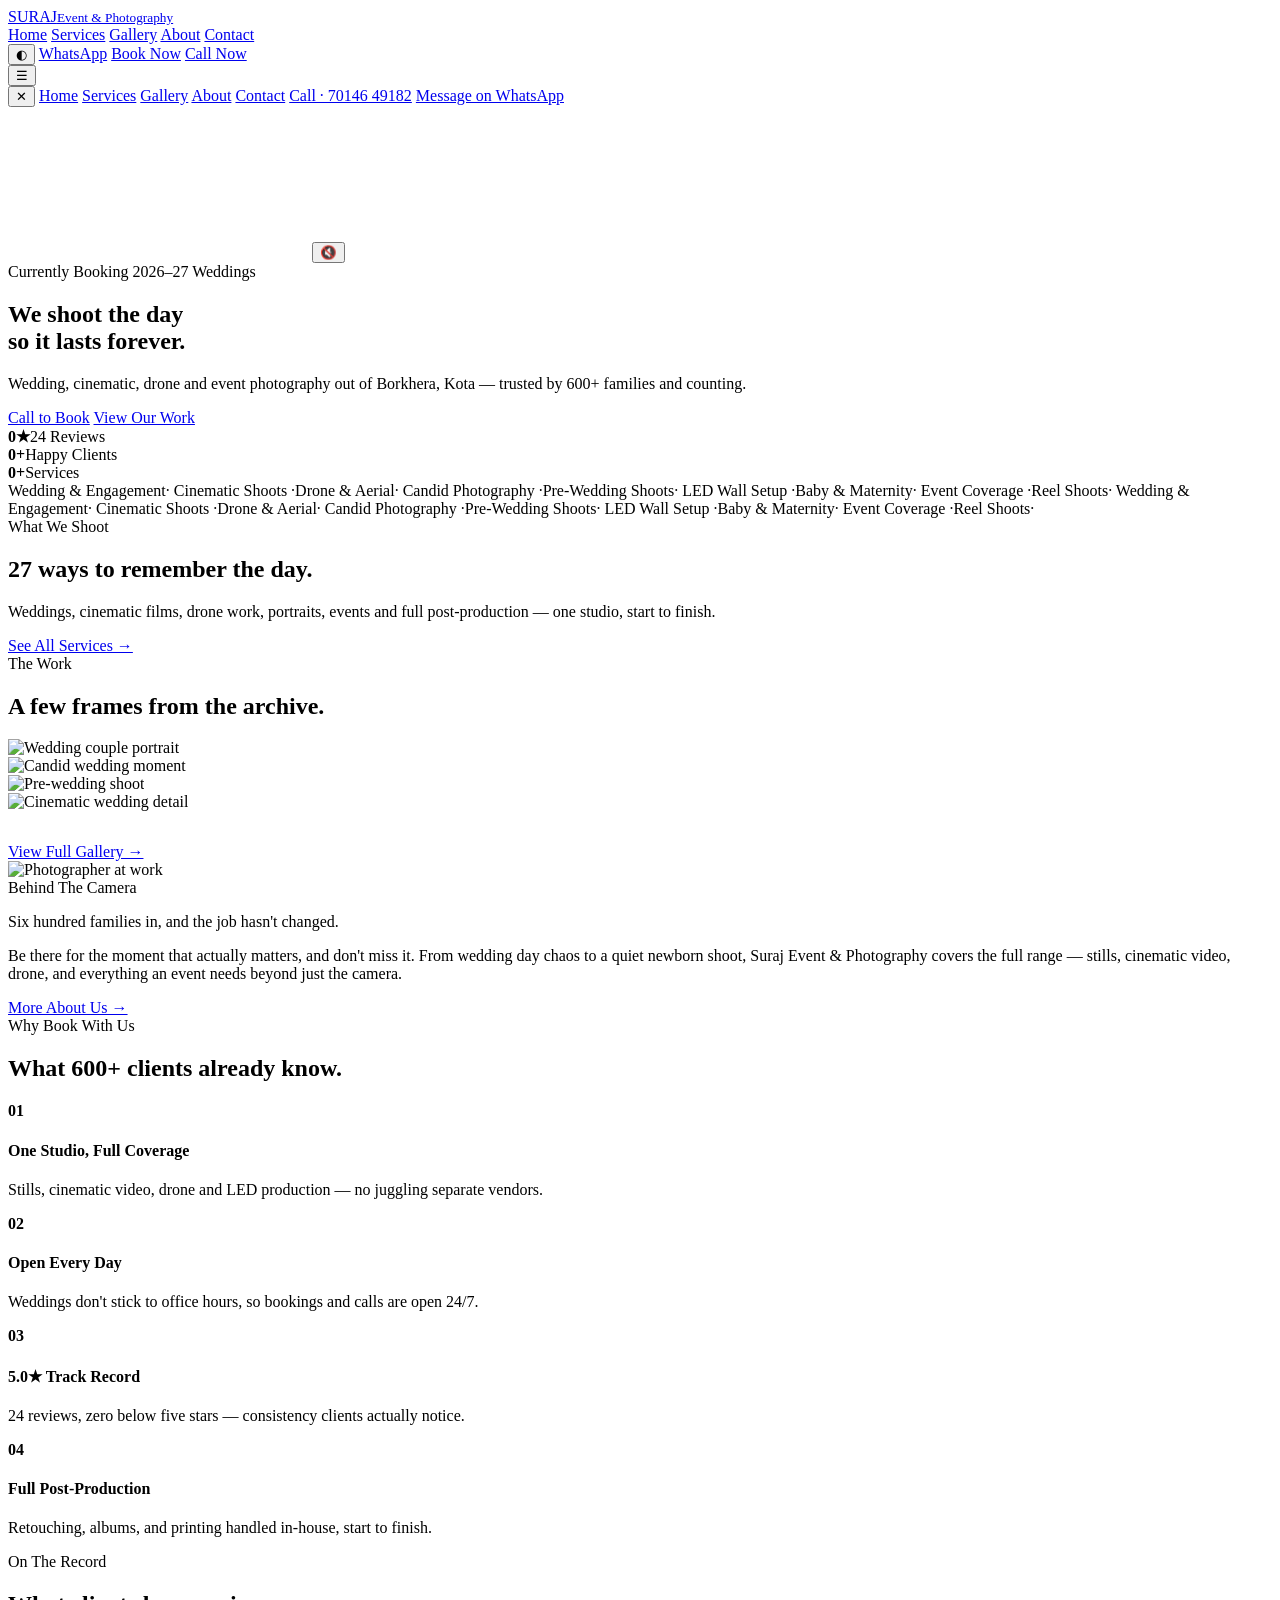
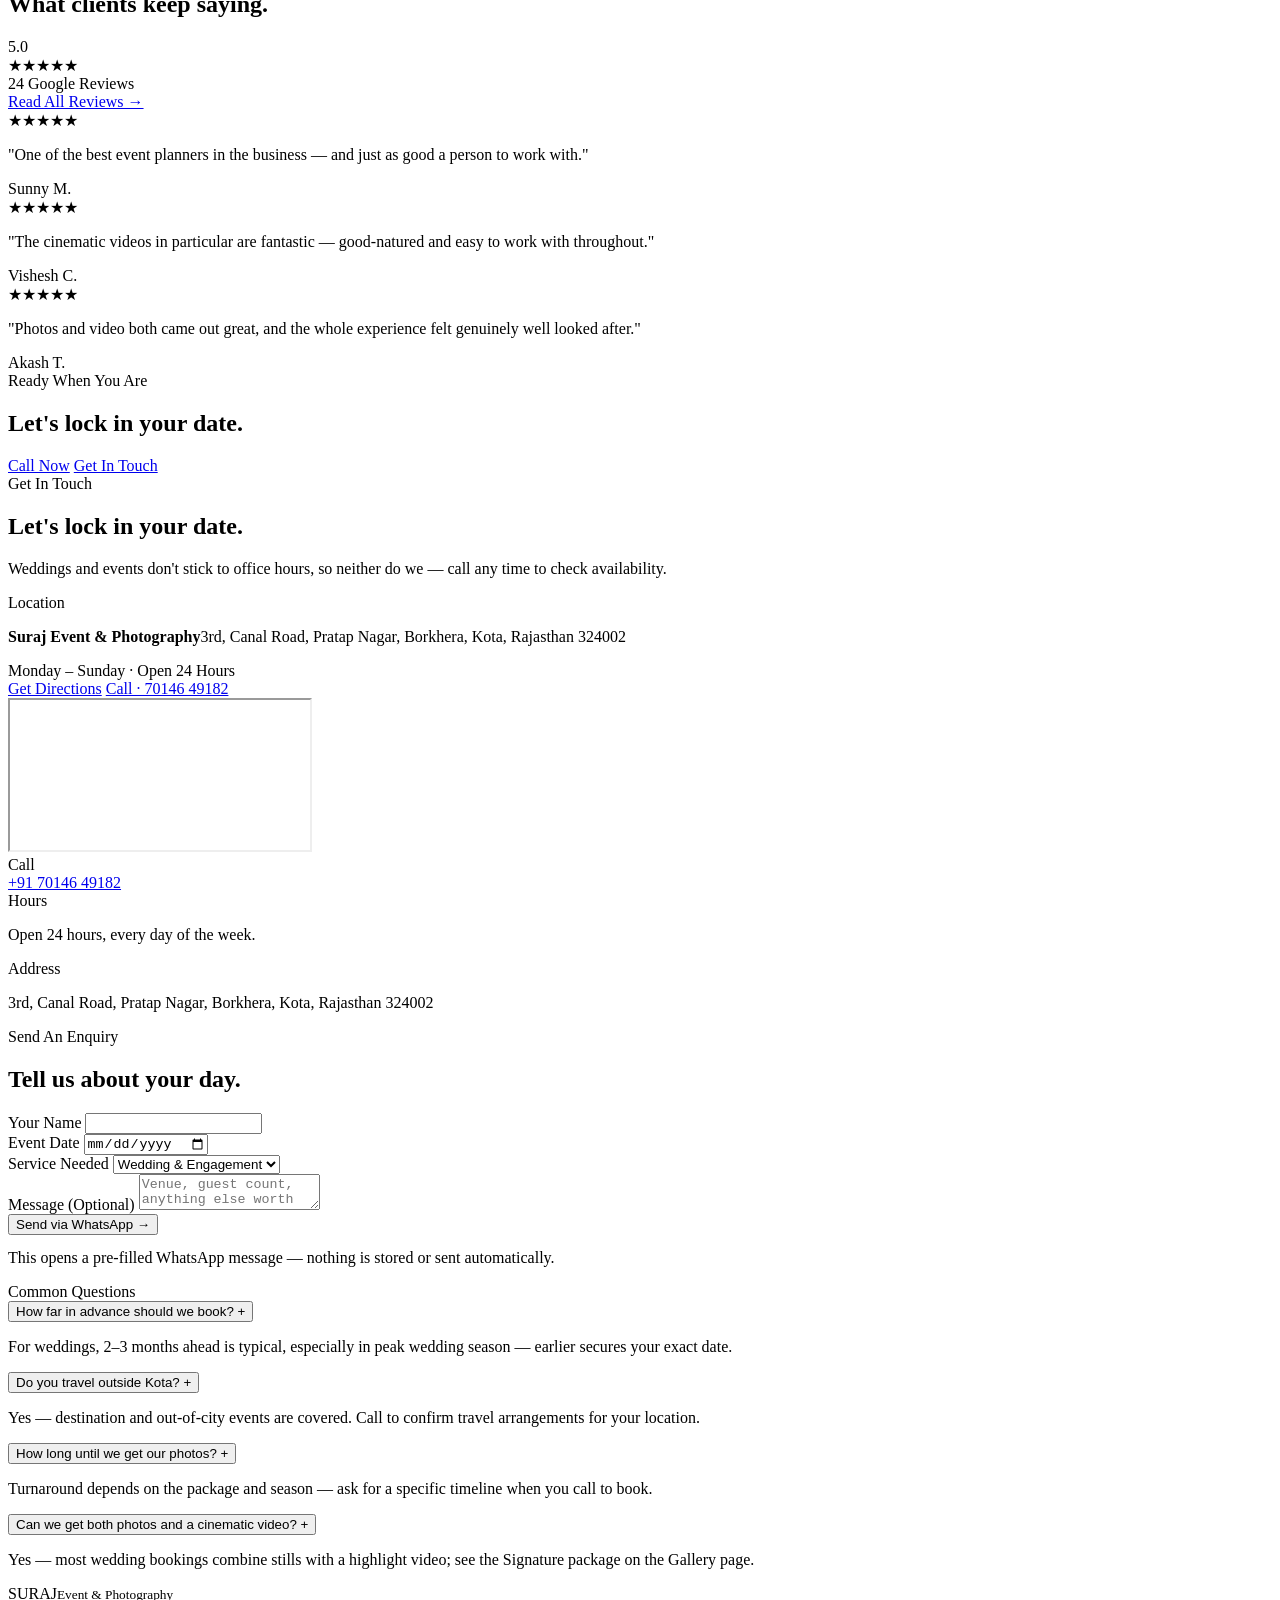
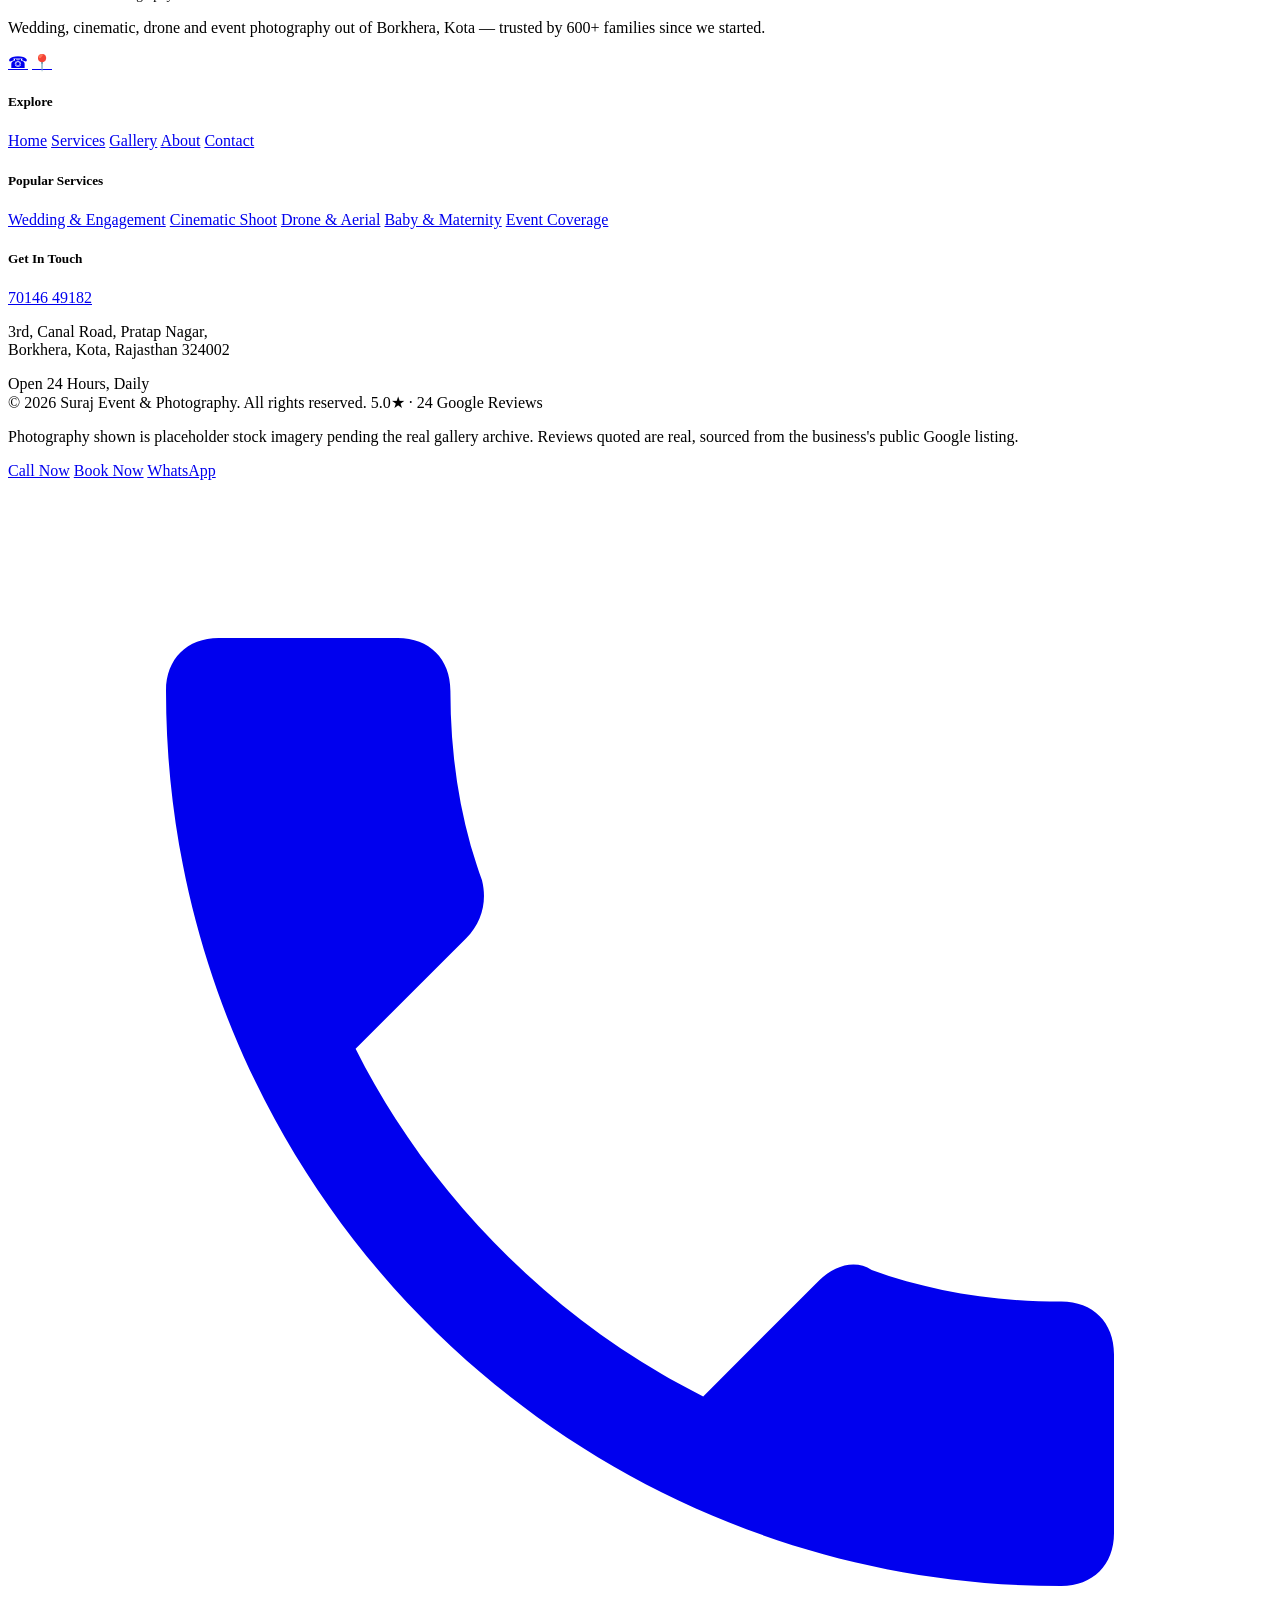
==== index.html @ 8817130a "Add files via upload" ====
<!DOCTYPE html>
<html lang="en">
<head>
<meta charset="UTF-8">
<script>try{if(localStorage.getItem('theme')!=='dark'){document.documentElement.classList.add('light');}}catch(e){}</script>
<meta name="viewport" content="width=device-width, initial-scale=1.0">
<title>Suraj Event &amp; Photography &#8212; Wedding &amp; Cinematic Studio, Kota</title>
<meta name="description" content="Suraj Event & Photography &#8212; wedding, cinematic, drone and event photography in Borkhera, Kota. 5.0&#9733; across 24 reviews, 600+ clients served. Currently booking.">
<meta name="theme-color" content="#F5F2EC">
<link rel="icon" type="image/svg+xml" href="assets/favicon.svg">
<meta property="og:type" content="website">
<meta property="og:title" content="Suraj Event & Photography &#8212; Wedding & Cinematic Studio, Kota">
<meta property="og:description" content="Suraj Event & Photography &#8212; wedding, cinematic, drone and event photography in Borkhera, Kota. 5.0&#9733; across 24 reviews, 600+ clients served.">
<meta property="og:image" content="https://images.unsplash.com/photo-1519225421980-715cb0215aed?q=80&w=1200&auto=format&fit=crop">
<meta property="og:url" content="https://surajeventphotography.com/index.html">
<meta name="twitter:card" content="summary_large_image">
<meta name="twitter:title" content="Suraj Event & Photography &#8212; Wedding & Cinematic Studio, Kota">
<meta name="twitter:description" content="Suraj Event & Photography &#8212; wedding, cinematic, drone and event photography in Borkhera, Kota. 5.0&#9733; across 24 reviews, 600+ clients served.">
<meta name="twitter:image" content="https://images.unsplash.com/photo-1519225421980-715cb0215aed?q=80&w=1200&auto=format&fit=crop">
<script type="application/ld+json">
{
  "@context": "https://schema.org",
  "@type": "LocalBusiness",
  "name": "Suraj Event & Photography",
  "image": "https://images.unsplash.com/photo-1519225421980-715cb0215aed?q=80&w=1200&auto=format&fit=crop",
  "telephone": "+91-70146-49182",
  "address": {
    "@type": "PostalAddress",
    "streetAddress": "3rd, Canal Road, Pratap Nagar, Borkhera",
    "addressLocality": "Kota",
    "addressRegion": "Rajasthan",
    "postalCode": "324002",
    "addressCountry": "IN"
  },
  "aggregateRating": {
    "@type": "AggregateRating",
    "ratingValue": "5.0",
    "reviewCount": "24"
  },
  "openingHours": "Mo-Su 00:00-23:59",
  "priceRange": "&#8377;&#8377;"
}
</script>

<link rel="preconnect" href="https://fonts.googleapis.com">
<link rel="preconnect" href="https://fonts.gstatic.com" crossorigin>
<link href="https://fonts.googleapis.com/css2?family=Bebas+Neue&family=Inter:wght@400;500;600;700;800&family=JetBrains+Mono:wght@400;700&display=swap" rel="stylesheet">
<link rel="stylesheet" href="assets/styles.css">
</head>
<body>
<div class="scroll-progress" id="scrollProgress"></div>

<header class="header-on-hero">
  <div class="wrap nav-row">
    <a href="index.html" class="logo">SURAJ<small>Event &amp; Photography</small></a>
    <div class="nav-right">
    <nav class="nav-links">
      <a href="index.html" class="active">Home</a>
      <a href="services.html">Services</a>
      <a href="gallery.html">Gallery</a>
      <a href="about.html">About</a>
      <a href="#contact">Contact</a>
    </nav>
    <div class="nav-cta">
      <button class="theme-toggle" id="themeToggle" aria-label="Toggle light and dark mode" aria-pressed="false">&#9680;</button>
      <a href="https://wa.me/917014649182" target="_blank" rel="noopener" class="btn btn-whatsapp nav-whatsapp">WhatsApp</a>
      <a href="#book-now" class="btn btn-outline nav-book">Book Now</a>
      <a href="tel:+917014649182" class="btn btn-solid">Call Now</a>
    </div>
    <button class="nav-toggle" id="navToggle" aria-label="Open menu">&#9776;</button>
    </div>
  </div>
</header>

<div class="mobile-nav" id="mobileNav">
  <button class="mobile-nav-close" id="mobileNavClose" aria-label="Close menu">&#10005;</button>
  <a href="index.html" class="active">Home</a>
  <a href="services.html">Services</a>
  <a href="gallery.html">Gallery</a>
  <a href="about.html">About</a>
  <a href="#contact">Contact</a>
  <a href="tel:+917014649182" class="btn btn-solid">Call &#183; 70146 49182</a>
  <a href="https://wa.me/917014649182" target="_blank" rel="noopener" class="btn btn-whatsapp">Message on WhatsApp</a>
</div>

<section class="hero">
  <div class="letterbox-bar"></div>
  <div class="hero-media">
    <video id="heroVideo" autoplay muted loop playsinline poster="https://images.unsplash.com/photo-1519225421980-715cb0215aed?q=80&w=1600&auto=format&fit=crop">
      <source src="https://assets.mixkit.co/videos/5217/5217-720.mp4" type="video/mp4">
    </video>
    <button class="sound-toggle" id="soundToggle" aria-label="Toggle video sound">&#128263;</button>
    <div class="hero-overlay wrap">
      <div class="rec-badge reveal"><span class="rec-dot"></span>Currently Booking 2026&#8211;27 Weddings</div>
      <h1 class="reveal">We shoot the day<br>so it lasts forever.</h1>
      <p class="lede reveal">Wedding, cinematic, drone and event photography out of Borkhera, Kota &#8212; trusted by 600+ families and counting.</p>
      <div class="hero-actions reveal">
        <a href="tel:+917014649182" class="btn btn-solid">Call to Book</a>
        <a href="gallery.html" class="btn btn-outline">View Our Work</a>
      </div>
      <div class="hero-stats reveal">
        <div><b><span class="count-num" data-count="5.0" data-suffix="&#9733;">0&#9733;</span></b><span>24 Reviews</span></div>
        <div><b><span class="count-num" data-count="600" data-suffix="+">0+</span></b><span>Happy Clients</span></div>
        <div><b><span class="count-num" data-count="27" data-suffix="+">0+</span></b><span>Services</span></div>
      </div>
    </div>
  </div>
  <div class="letterbox-bar"></div>
</section>

<div class="filmstrip"></div>
<div class="ticker-strip">
  <div class="ticker-track">
    <span>Wedding &amp; Engagement</span>&#183; Cinematic Shoots &#183;<span>Drone &amp; Aerial</span>&#183; Candid Photography &#183;<span>Pre-Wedding Shoots</span>&#183; LED Wall Setup &#183;<span>Baby &amp; Maternity</span>&#183; Event Coverage &#183;<span>Reel Shoots</span>&#183;
    <span>Wedding &amp; Engagement</span>&#183; Cinematic Shoots &#183;<span>Drone &amp; Aerial</span>&#183; Candid Photography &#183;<span>Pre-Wedding Shoots</span>&#183; LED Wall Setup &#183;<span>Baby &amp; Maternity</span>&#183; Event Coverage &#183;<span>Reel Shoots</span>&#183;
  </div>
</div>
<div class="filmstrip"></div>

<section id="services-teaser">
  <div class="wrap">
    <div class="section-head reveal">
      <div class="eyebrow">What We Shoot</div>
      <h2>27 ways to remember the day.</h2>
      <p>Weddings, cinematic films, drone work, portraits, events and full post-production &#8212; one studio, start to finish.</p>
    </div>
    <div class="hero-actions reveal">
      <a href="services.html" class="btn btn-outline">See All Services &#8594;</a>
    </div>
  </div>
</section>

<section style="background:var(--panel);">
  <div class="wrap">
    <div class="section-head reveal">
      <div class="eyebrow">The Work</div>
      <h2>A few frames from the archive.</h2>
    </div>
    <div class="gallery-grid">
      <div class="g-item g-tall reveal" data-cap="Wedding &#183; Full Look"><img src="https://images.unsplash.com/photo-1519225421980-715cb0215aed?q=80&w=800&auto=format&fit=crop" alt="Wedding couple portrait" loading="lazy"></div>
      <div class="g-item reveal" data-cap="Candid Moments"><img src="https://images.unsplash.com/photo-1465495976277-4387d4b0b4c6?q=80&w=800&auto=format&fit=crop" alt="Candid wedding moment" loading="lazy"></div>
      <div class="g-item reveal" data-cap="Pre-Wedding"><img src="https://images.unsplash.com/photo-1509610973-b7a19c50a2ec?q=80&w=800&auto=format&fit=crop" alt="Pre-wedding shoot" loading="lazy"></div>
      <div class="g-item reveal" data-cap="Cinematic Detail"><img src="https://images.unsplash.com/photo-1606216794074-735e91aa2c92?q=80&w=800&auto=format&fit=crop" alt="Cinematic wedding detail" loading="lazy"></div>
    </div>
    <div class="hero-actions reveal" style="margin-top:32px;">
      <a href="gallery.html" class="btn btn-outline">View Full Gallery &#8594;</a>
    </div>
  </div>
</section>

<section id="about-teaser">
  <div class="wrap about-grid">
    <div class="about-media reveal">
      <img src="https://images.unsplash.com/photo-1606800052052-a08af7148866?q=80&w=900&auto=format&fit=crop" alt="Photographer at work" loading="lazy">
    </div>
    <div class="about-body reveal">
      <div class="eyebrow">Behind The Camera</div>
      <p>Six hundred families in, and the job hasn't changed.</p>
      <p>Be there for the moment that actually matters, and don't miss it. From wedding day chaos to a quiet newborn shoot, Suraj Event &amp; Photography covers the full range &#8212; stills, cinematic video, drone, and everything an event needs beyond just the camera.</p>
      <div class="hero-actions">
        <a href="about.html" class="btn btn-outline">More About Us &#8594;</a>
      </div>
    </div>
  </div>
</section>

<section style="background:var(--panel);">
  <div class="wrap">
    <div class="section-head reveal">
      <div class="eyebrow">Why Book With Us</div>
      <h2>What 600+ clients already know.</h2>
    </div>
    <div class="process-grid">
      <div class="process-step reveal"><b>01</b><h4>One Studio, Full Coverage</h4><p>Stills, cinematic video, drone and LED production &#8212; no juggling separate vendors.</p></div>
      <div class="process-step reveal"><b>02</b><h4>Open Every Day</h4><p>Weddings don't stick to office hours, so bookings and calls are open 24/7.</p></div>
      <div class="process-step reveal"><b>03</b><h4>5.0&#9733; Track Record</h4><p>24 reviews, zero below five stars &#8212; consistency clients actually notice.</p></div>
      <div class="process-step reveal"><b>04</b><h4>Full Post-Production</h4><p>Retouching, albums, and printing handled in-house, start to finish.</p></div>
    </div>
  </div>
</section>

<section id="reviews-teaser">
  <div class="wrap">
    <div class="section-head reveal">
      <div class="eyebrow">On The Record</div>
      <h2>What clients keep saying.</h2>
    </div>
    <div class="rating-row reveal">
      <div class="rating-num">5.0</div>
      <div>
        <div class="stars">&#9733;&#9733;&#9733;&#9733;&#9733;</div>
        <div class="rating-meta">24 Google Reviews</div>
      </div>
      <a href="https://www.google.com/maps/search/Suraj+Event+%26+Photography+Canal+Road+Pratap+Nagar+Borkhera+Kota" target="_blank" rel="noopener" class="btn btn-outline" style="margin-left:auto;">Read All Reviews &#8594;</a>
    </div>
    <div class="notes-grid">
      <div class="note reveal"><span class="stars">&#9733;&#9733;&#9733;&#9733;&#9733;</span><p>"One of the best event planners in the business &#8212; and just as good a person to work with."</p><footer>Sunny M.</footer></div>
      <div class="note reveal"><span class="stars">&#9733;&#9733;&#9733;&#9733;&#9733;</span><p>"The cinematic videos in particular are fantastic &#8212; good-natured and easy to work with throughout."</p><footer>Vishesh C.</footer></div>
      <div class="note reveal"><span class="stars">&#9733;&#9733;&#9733;&#9733;&#9733;</span><p>"Photos and video both came out great, and the whole experience felt genuinely well looked after."</p><footer>Akash T.</footer></div>
    </div>
  </div>
</section>

<div class="cta-band">
  <div class="wrap">
    <div class="eyebrow reveal" style="justify-content:center;">Ready When You Are</div>
    <h2 class="reveal">Let's lock in your date.</h2>
    <div class="hero-actions reveal">
      <a href="tel:+917014649182" class="btn btn-solid">Call Now</a>
      <a href="#contact" class="btn btn-outline">Get In Touch</a>
    </div>
  </div>
</div>

<section id="contact">
  <div class="wrap">
    <div class="section-head reveal">
      <div class="eyebrow">Get In Touch</div>
      <h2>Let's lock in your date.</h2>
      <p>Weddings and events don't stick to office hours, so neither do we &#8212; call any time to check availability.</p>
    </div>
  </div>
  <div class="wrap hl-grid">
    <div class="reveal">
      <div class="eyebrow">Location</div>
      <p class="loc-address"><b>Suraj Event &amp; Photography</b>3rd, Canal Road, Pratap Nagar, Borkhera, Kota, Rajasthan 324002</p>
      <div class="hours-line"><span class="rec-dot"></span>Monday &#8211; Sunday &#183; Open 24 Hours</div>
      <div class="hero-actions">
        <a href="https://www.google.com/maps/search/Suraj+Event+%26+Photography+Canal+Road+Pratap+Nagar+Borkhera+Kota" target="_blank" rel="noopener" class="btn btn-outline">Get Directions</a>
        <a href="tel:+917014649182" class="btn btn-solid">Call &#183; 70146 49182</a>
      </div>
    </div>
    <div class="reveal">
      <iframe class="map-embed" loading="lazy" referrerpolicy="no-referrer-when-downgrade" src="https://www.google.com/maps?q=Suraj+Event+%26+Photography+Canal+Road+Pratap+Nagar+Borkhera+Kota+Rajasthan&output=embed"></iframe>
    </div>
  </div>

  <div class="wrap">
    <div class="contact-cards">
      <div class="c-card reveal">
        <div class="eyebrow">Call</div>
        <a href="tel:+917014649182">+91 70146 49182</a>
      </div>
      <div class="c-card reveal">
        <div class="eyebrow">Hours</div>
        <p>Open 24 hours, every day of the week.</p>
      </div>
      <div class="c-card reveal">
        <div class="eyebrow">Address</div>
        <p>3rd, Canal Road, Pratap Nagar, Borkhera, Kota, Rajasthan 324002</p>
      </div>
    </div>
  </div>
</section>

<section id="book-now" style="background:var(--panel);">
  <div class="wrap hl-grid">
    <div class="reveal">
      <div class="eyebrow">Send An Enquiry</div>
      <h2 style="margin-bottom:20px;">Tell us about your day.</h2>
      <form class="enquiry-form" id="enquiryForm">
        <div>
          <label for="eqName">Your Name</label>
          <input type="text" id="eqName" required>
        </div>
        <div>
          <label for="eqDate">Event Date</label>
          <input type="date" id="eqDate">
        </div>
        <div>
          <label for="eqService">Service Needed</label>
          <select id="eqService">
            <option>Wedding &amp; Engagement</option>
            <option>Cinematic &amp; Aerial</option>
            <option>Portraits &amp; Family</option>
            <option>Baby &amp; Maternity</option>
            <option>Events &amp; Studio</option>
            <option>Not Sure Yet</option>
          </select>
        </div>
        <div>
          <label for="eqMsg">Message (Optional)</label>
          <textarea id="eqMsg" placeholder="Venue, guest count, anything else worth knowing..."></textarea>
        </div>
        <button type="submit" class="btn btn-whatsapp" style="justify-content:center;">Send via WhatsApp &#8594;</button>
      </form>
      <p class="disclaimer" style="margin-top:14px;">This opens a pre-filled WhatsApp message &#8212; nothing is stored or sent automatically.</p>
    </div>
    <div class="reveal">
      <div class="eyebrow">Common Questions</div>
      <div class="faq-item reveal">
        <button class="faq-q">How far in advance should we book? <span class="plus">+</span></button>
        <div class="faq-a"><p>For weddings, 2&#8211;3 months ahead is typical, especially in peak wedding season &#8212; earlier secures your exact date.</p></div>
      </div>
      <div class="faq-item reveal">
        <button class="faq-q">Do you travel outside Kota? <span class="plus">+</span></button>
        <div class="faq-a"><p>Yes &#8212; destination and out-of-city events are covered. Call to confirm travel arrangements for your location.</p></div>
      </div>
      <div class="faq-item reveal">
        <button class="faq-q">How long until we get our photos? <span class="plus">+</span></button>
        <div class="faq-a"><p>Turnaround depends on the package and season &#8212; ask for a specific timeline when you call to book.</p></div>
      </div>
      <div class="faq-item reveal">
        <button class="faq-q">Can we get both photos and a cinematic video? <span class="plus">+</span></button>
        <div class="faq-a"><p>Yes &#8212; most wedding bookings combine stills with a highlight video; see the Signature package on the Gallery page.</p></div>
      </div>
    </div>
  </div>
</section>

<footer>

  <div class="wrap">
    <div class="foot-grid">
      <div class="foot-brand reveal">
        <div class="logo">SURAJ<small>Event &amp; Photography</small></div>
        <p>Wedding, cinematic, drone and event photography out of Borkhera, Kota &#8212; trusted by 600+ families since we started.</p>
        <div class="foot-social">
          <a href="tel:+917014649182" aria-label="Call">&#9742;</a>
          <a href="https://www.google.com/maps/search/Suraj+Event+%26+Photography+Canal+Road+Pratap+Nagar+Borkhera+Kota" target="_blank" rel="noopener" aria-label="Directions">&#128205;</a>
        </div>
      </div>
      <div class="foot-col reveal">
        <h5>Explore</h5>
        <a href="index.html">Home</a>
        <a href="services.html">Services</a>
        <a href="gallery.html">Gallery</a>
        <a href="about.html">About</a>
        <a href="#contact">Contact</a>
      </div>
      <div class="foot-col reveal">
        <h5>Popular Services</h5>
        <a href="services.html">Wedding &amp; Engagement</a>
        <a href="services.html">Cinematic Shoot</a>
        <a href="services.html">Drone &amp; Aerial</a>
        <a href="services.html">Baby &amp; Maternity</a>
        <a href="services.html">Event Coverage</a>
      </div>
      <div class="foot-col reveal">
        <h5>Get In Touch</h5>
        <a href="tel:+917014649182">70146 49182</a>
        <p>3rd, Canal Road, Pratap Nagar,<br>Borkhera, Kota, Rajasthan 324002</p>
        <div class="foot-badge"><span class="rec-dot" style="width:6px;height:6px;"></span>Open 24 Hours, Daily</div>
      </div>
    </div>
    <div class="foot-bottom">
      <span>&#169; 2026 Suraj Event &amp; Photography. All rights reserved.</span>
      <span>5.0&#9733; &#183; 24 Google Reviews</span>
    </div>
    <p class="disclaimer">Photography shown is placeholder stock imagery pending the real gallery archive. Reviews quoted are real, sourced from the business's public Google listing.</p>
  </div>
</footer>

<div class="mobile-call-bar" id="mobileCallBar">
  <a href="tel:+917014649182" class="btn btn-solid">Call Now</a>
  <a href="#book-now" class="btn btn-outline">Book Now</a>
  <a href="https://wa.me/917014649182" target="_blank" rel="noopener" class="btn btn-whatsapp">WhatsApp</a>
</div>

<a href="tel:+917014649182" class="float-call" aria-label="Call Suraj Event and Photography">
  <svg viewBox="0 0 24 24" fill="currentColor" aria-hidden="true"><path d="M6.6 10.8c1.4 2.8 3.8 5.2 6.6 6.6l2.2-2.2c.3-.3.7-.4 1-.2 1.1.4 2.3.6 3.6.6.6 0 1 .4 1 1V20c0 .6-.4 1-1 1-9.4 0-17-7.6-17-17 0-.6.4-1 1-1h3.4c.6 0 1 .4 1 1 0 1.3.2 2.5.6 3.6.1.4 0 .8-.3 1.1L6.6 10.8z"/></svg>
</a>

<script src="assets/main.js"></script>
</body>
</html>
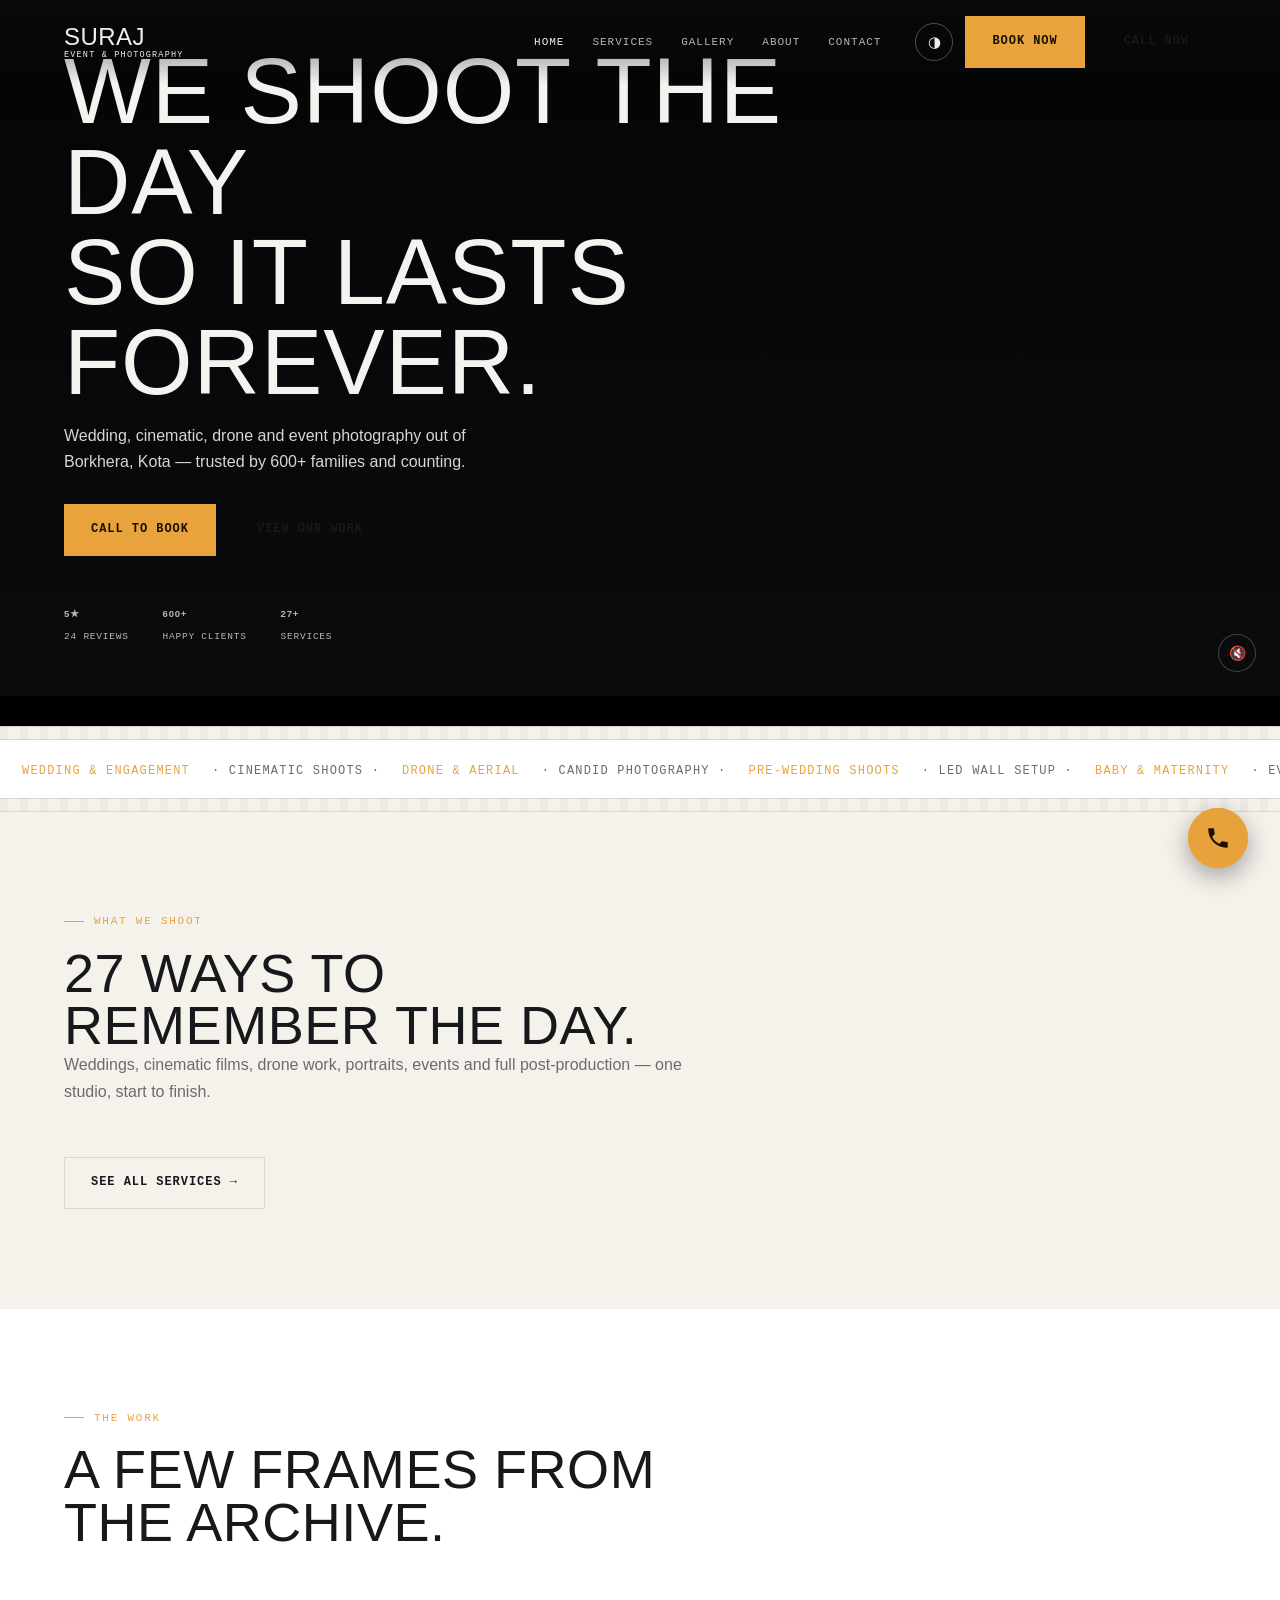
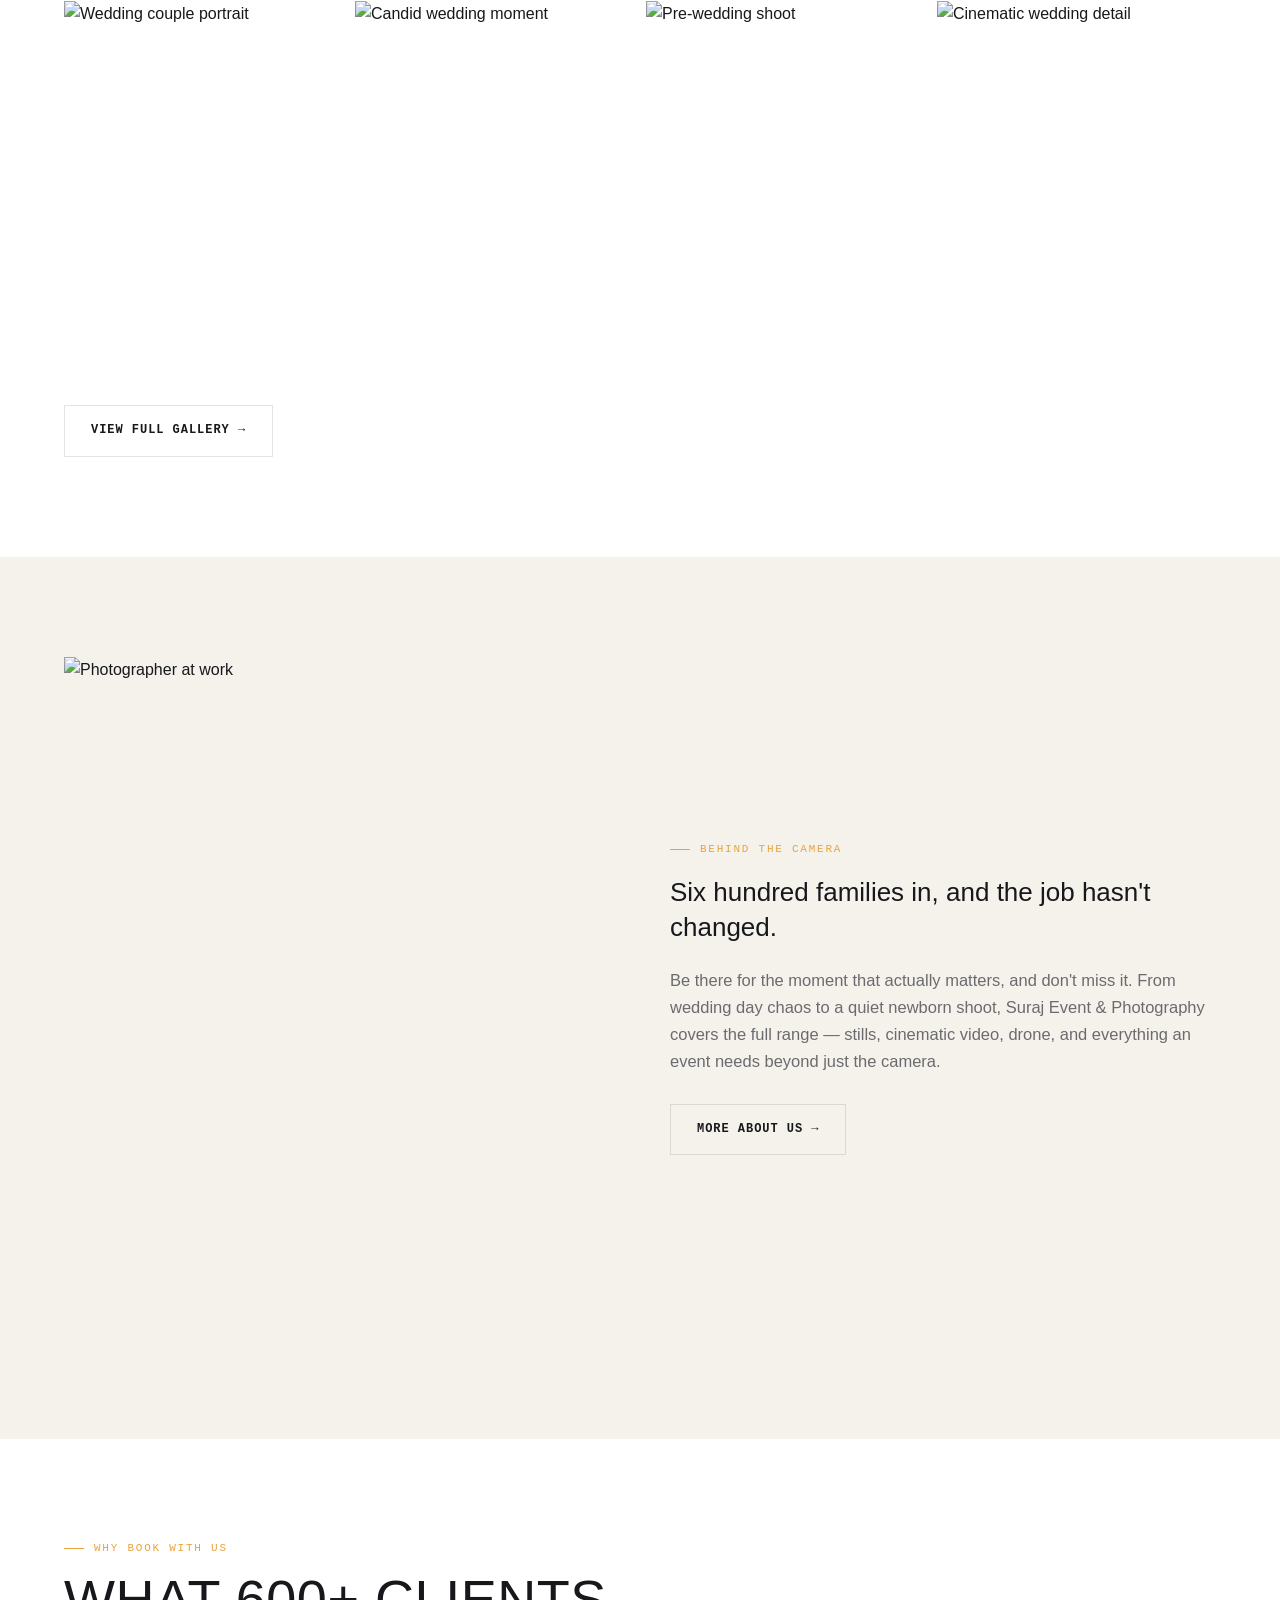
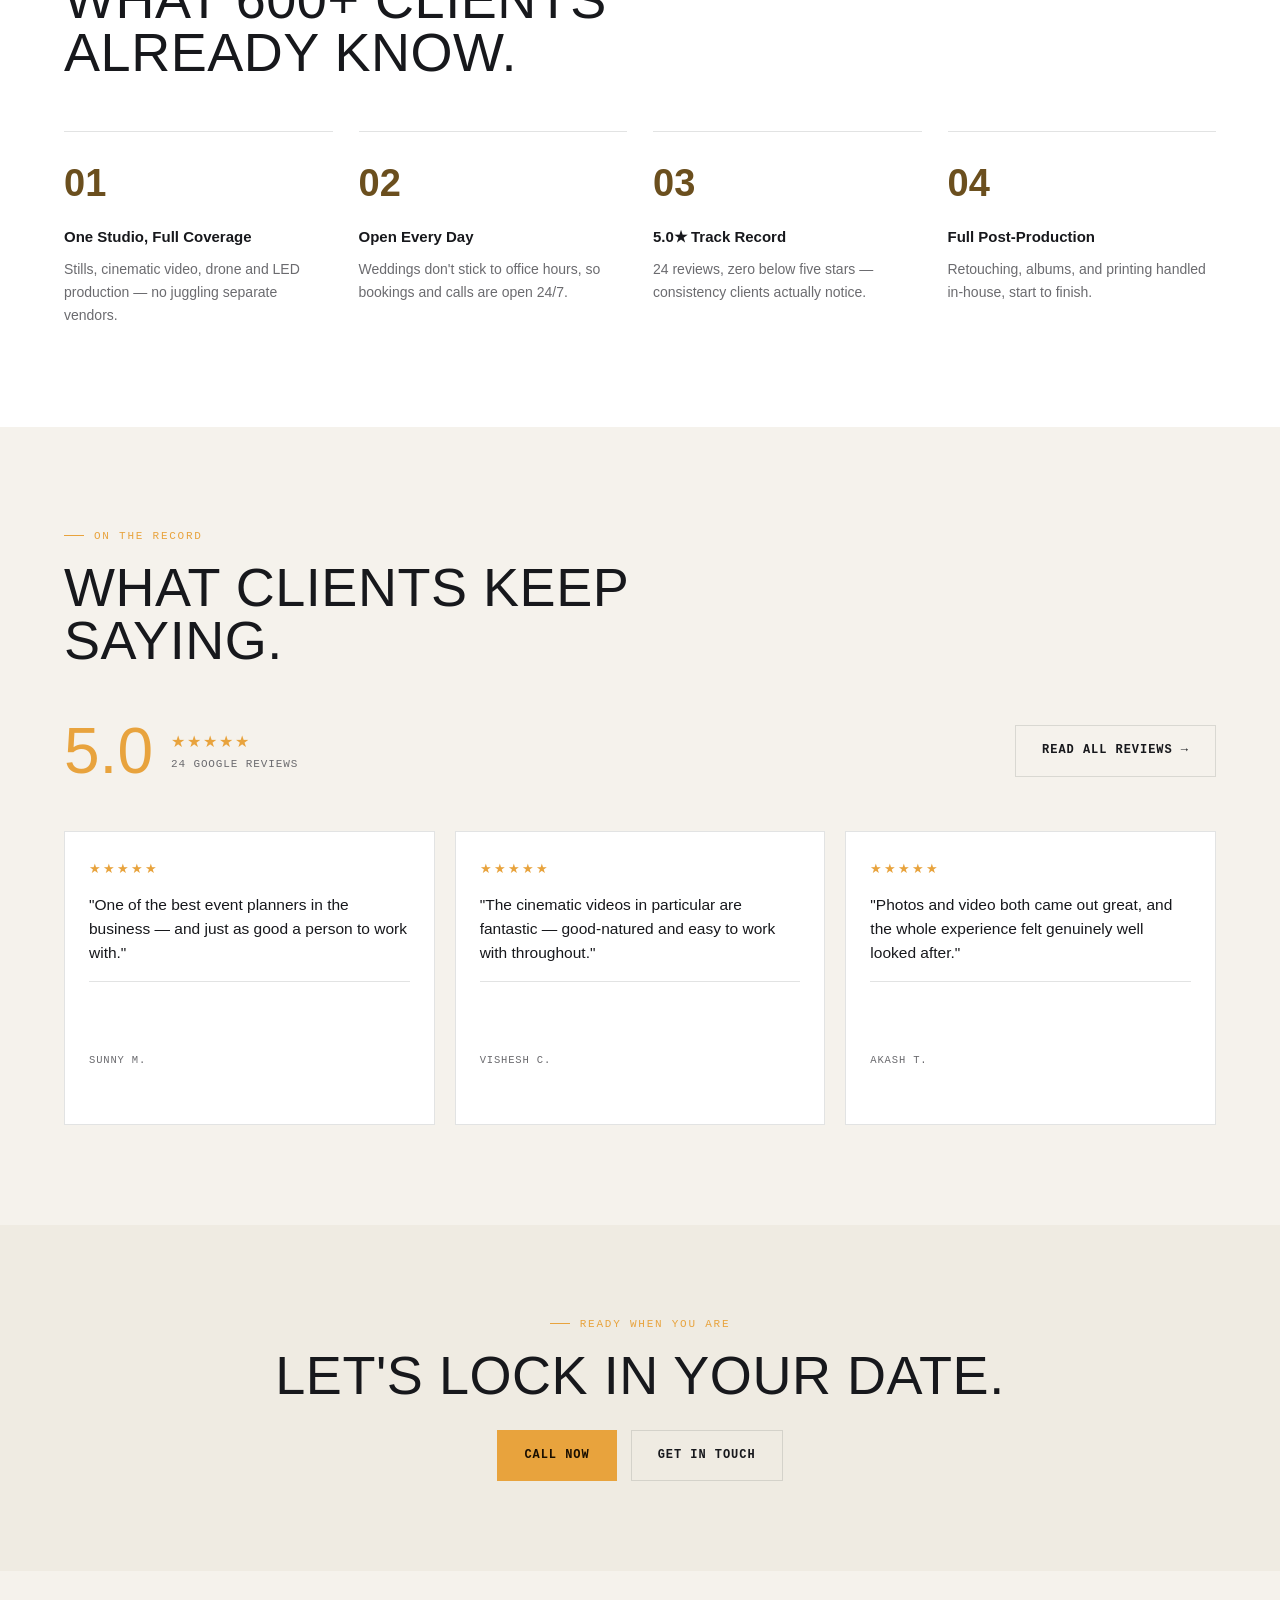
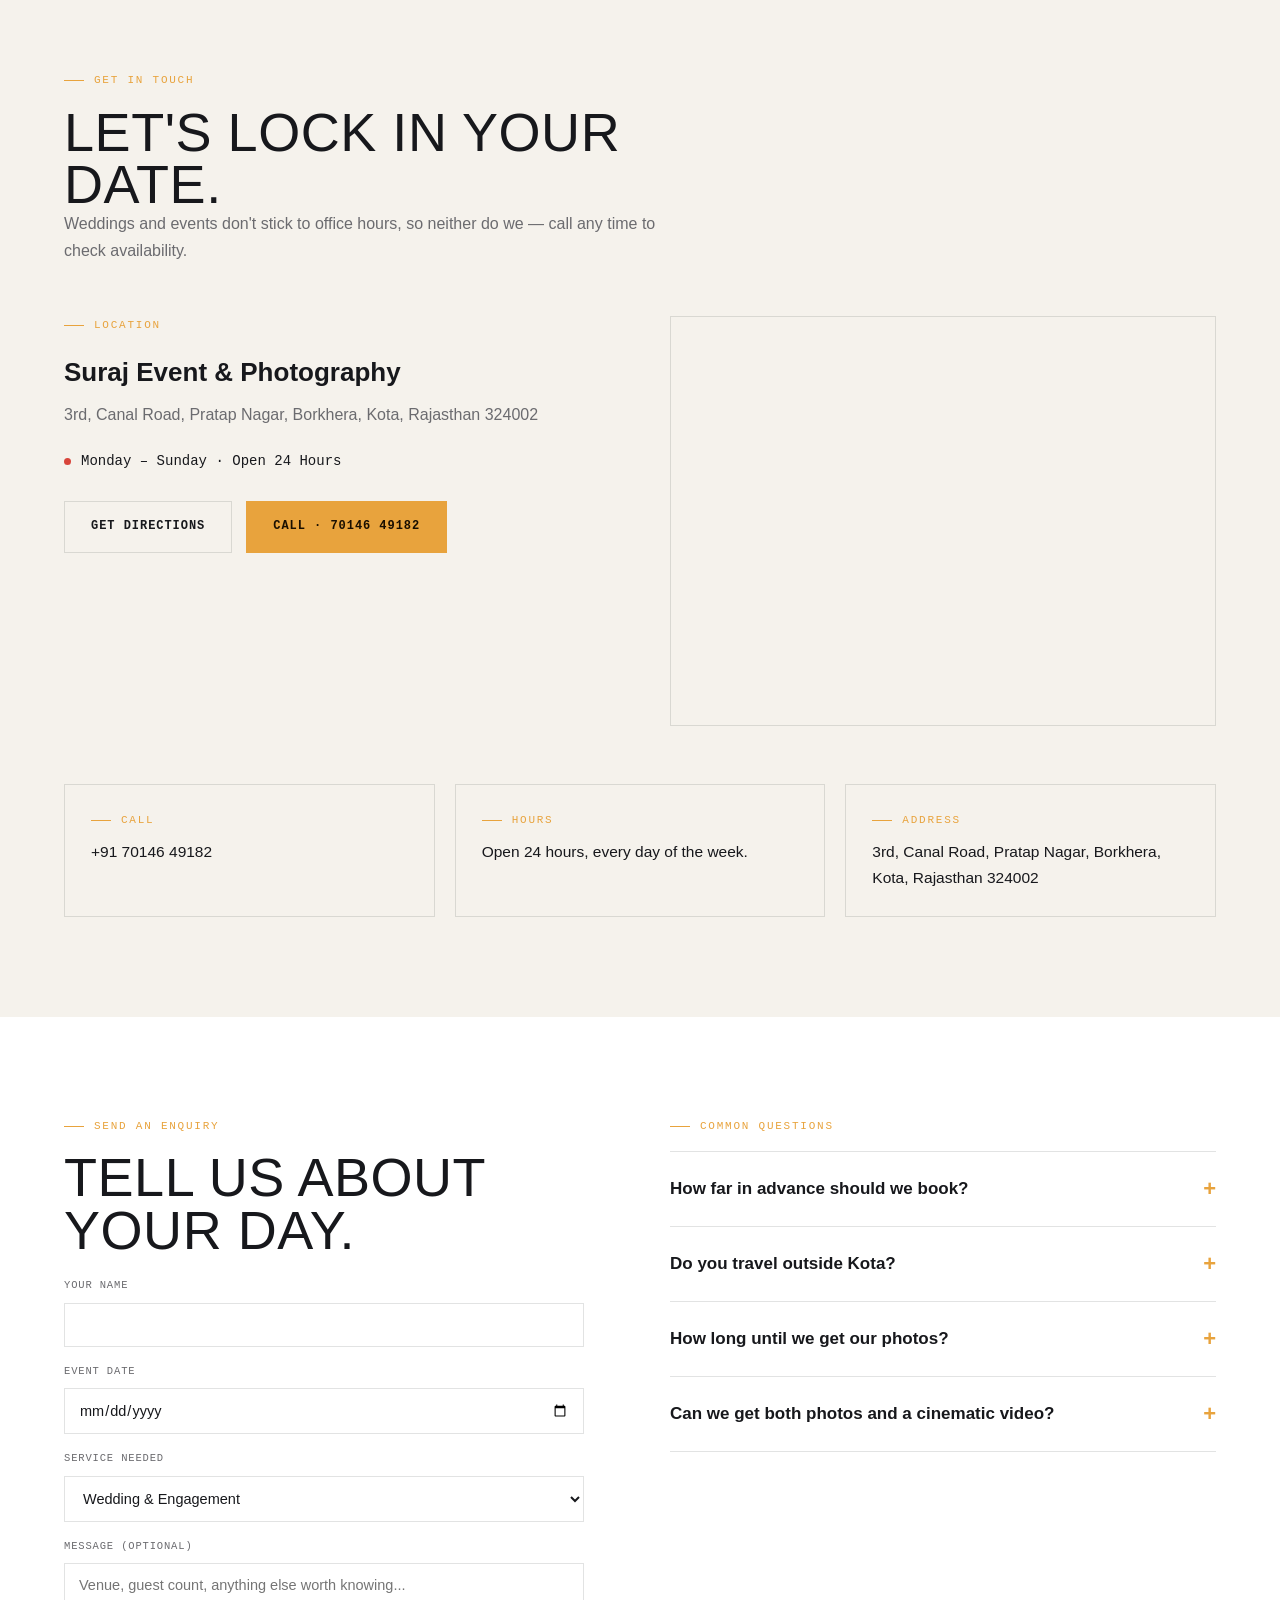
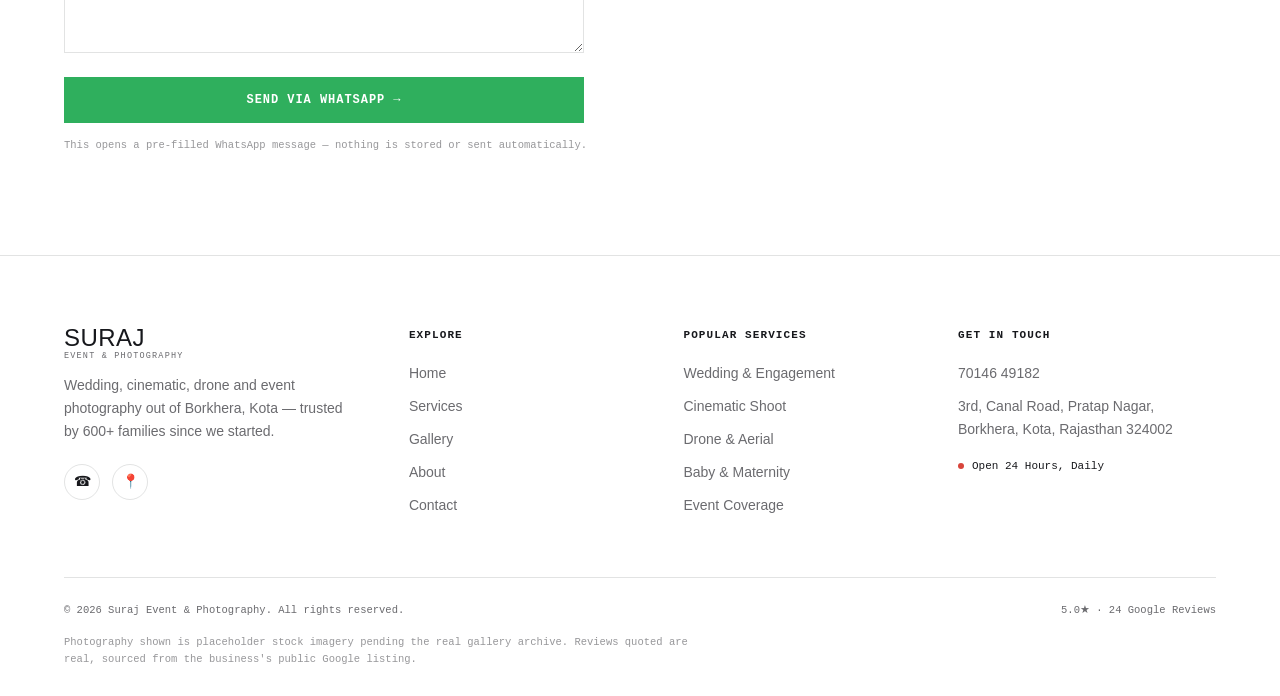
==== commit 99e643f1: "Update index.html" ====
--- a/index.html
+++ b/index.html
@@ -63,9 +63,8 @@
     </nav>
     <div class="nav-cta">
       <button class="theme-toggle" id="themeToggle" aria-label="Toggle light and dark mode" aria-pressed="false">&#9680;</button>
-      <a href="https://wa.me/917014649182" target="_blank" rel="noopener" class="btn btn-whatsapp nav-whatsapp">WhatsApp</a>
-      <a href="#book-now" class="btn btn-outline nav-book">Book Now</a>
-      <a href="tel:+917014649182" class="btn btn-solid">Call Now</a>
+      <a href="#book-now" class="btn btn-solid nav-book">Book Now</a>
+      <a href="tel:+917014649182" class="btn btn-outline">Call Now</a>
     </div>
     <button class="nav-toggle" id="navToggle" aria-label="Open menu">&#9776;</button>
     </div>
@@ -80,7 +79,6 @@
   <a href="about.html">About</a>
   <a href="#contact">Contact</a>
   <a href="tel:+917014649182" class="btn btn-solid">Call &#183; 70146 49182</a>
-  <a href="https://wa.me/917014649182" target="_blank" rel="noopener" class="btn btn-whatsapp">Message on WhatsApp</a>
 </div>
 
 <section class="hero">
@@ -352,8 +350,8 @@
 </footer>
 
 <div class="mobile-call-bar" id="mobileCallBar">
-  <a href="tel:+917014649182" class="btn btn-solid">Call Now</a>
-  <a href="#book-now" class="btn btn-outline">Book Now</a>
+  <a href="#book-now" class="btn btn-solid">Book Now</a>
+  <a href="tel:+917014649182" class="btn btn-outline">Call Now</a>
   <a href="https://wa.me/917014649182" target="_blank" rel="noopener" class="btn btn-whatsapp">WhatsApp</a>
 </div>
 
--- a/assets/styles.css
+++ b/assets/styles.css
@@ -0,0 +1,270 @@
+:root{
+  --ink:#0B0C0E; --panel:#141519; --panel-2:#1C1E24;
+  --amber:#E8A33D; --amber-dim:#6B4F1E;
+  --rec:#D8453B;
+  --text:#F1EFEA; --text-dim:#9A9A9F;
+  --line:rgba(241,239,234,.13);
+  --display:'Bebas Neue',sans-serif; --sans:'Inter',sans-serif; --mono:'JetBrains Mono',monospace;
+  --ease:cubic-bezier(.16,1,.3,1);
+}
+html.light{
+  --ink:#F5F2EC; --panel:#FFFFFF; --panel-2:#EFEBE2;
+  --text:#17181C; --text-dim:#6B6B6F;
+  --line:rgba(23,24,28,.12);
+}
+*{box-sizing:border-box;margin:0;padding:0;}
+html{scroll-behavior:smooth;}
+section[id]{scroll-margin-top:100px;}
+body{background:var(--ink);color:var(--text);font-family:var(--sans);line-height:1.65;-webkit-font-smoothing:antialiased;transition:background .4s var(--ease),color .4s var(--ease);overflow-x:hidden;}
+img{max-width:100%;display:block;}
+a{color:inherit;text-decoration:none;}
+.wrap{max-width:1200px;margin:0 auto;padding:0 24px;}
+@media(max-width:640px){.wrap{padding:0 18px;}}
+.eyebrow{font-family:var(--mono);font-size:11px;letter-spacing:.16em;text-transform:uppercase;color:var(--amber);display:flex;align-items:center;gap:10px;margin-bottom:16px;}
+.eyebrow::before{content:'';width:20px;height:1px;background:var(--amber);}
+h1,h2,h3{font-family:var(--display);font-weight:400;line-height:.98;letter-spacing:.01em;text-transform:uppercase;}
+h2{font-size:clamp(32px,5vw,54px);}
+p{color:var(--text-dim);}
+.rec{color:var(--rec);}
+.btn{display:inline-flex;align-items:center;gap:10px;padding:15px 26px;font-family:var(--mono);font-size:12px;letter-spacing:.08em;text-transform:uppercase;font-weight:700;cursor:pointer;transition:transform .3s var(--ease),background .3s,color .3s;border:1px solid transparent;}
+.btn-solid{background:var(--amber);color:#1A0F00;}
+.btn-solid:hover{transform:translateY(-2px);}
+.btn-outline{border-color:var(--line);color:var(--text);}
+.btn-outline:hover{border-color:var(--amber);color:var(--amber);}
+.reveal{opacity:0;transform:translateY(32px);transition:opacity .8s var(--ease),transform .8s var(--ease);}
+.reveal.in{opacity:1;transform:translateY(0);}
+@media (prefers-reduced-motion:reduce){.reveal{opacity:1!important;transform:none!important;transition:none!important;}*{animation:none!important;}}
+
+/* ===== Film-strip motif ===== */
+.filmstrip{height:14px;background:repeating-linear-gradient(90deg,var(--panel-2) 0 8px, transparent 8px 20px);position:relative;border-top:1px solid var(--line);border-bottom:1px solid var(--line);}
+
+/* ===== Nav ===== */
+header{position:fixed;top:0;left:0;right:0;z-index:50;padding:16px 0;background:linear-gradient(180deg,var(--ink) 0%,transparent 100%);}
+html.light header{background:linear-gradient(180deg,var(--ink) 50%,transparent 100%);}
+header.header-on-hero{background:linear-gradient(180deg,rgba(11,12,14,.8) 0%,transparent 100%);}
+html.light header.header-on-hero{background:linear-gradient(180deg,rgba(11,12,14,.8) 0%,transparent 100%);}
+header.header-on-hero .logo, header.header-on-hero .logo small, header.header-on-hero .nav-links a, header.header-on-hero .theme-toggle, header.header-on-hero .nav-toggle{color:#F1EFEA;border-color:rgba(241,239,234,.3);}
+.nav-row{display:flex;align-items:center;justify-content:space-between;flex-wrap:nowrap;}
+.nav-right{display:flex;align-items:center;gap:34px;flex-shrink:0;}
+.logo{font-family:var(--display);font-size:24px;letter-spacing:.02em;line-height:1;}
+.logo small{display:block;font-family:var(--mono);font-size:8.5px;letter-spacing:.14em;color:var(--text-dim);text-transform:uppercase;margin-top:2px;}
+.nav-links{display:flex;gap:28px;font-family:var(--mono);font-size:11px;letter-spacing:.09em;text-transform:uppercase;}
+.nav-links a{opacity:.75;transition:opacity .25s;}
+.nav-links a:hover, .nav-links a.active{opacity:1;color:var(--amber);}
+@media(max-width:860px){.nav-links{display:none;}}
+.nav-cta{display:flex;align-items:center;gap:12px;}
+.theme-toggle{width:38px;height:38px;border:1px solid var(--line);border-radius:50%;display:flex;align-items:center;justify-content:center;cursor:pointer;background:none;color:var(--text);font-size:15px;flex-shrink:0;}
+.nav-toggle{display:none;width:38px;height:38px;border:1px solid var(--line);border-radius:50%;align-items:center;justify-content:center;cursor:pointer;background:none;color:var(--text);font-size:15px;flex-shrink:0;}
+@media(max-width:860px){.nav-toggle{display:flex;}.nav-cta .btn-solid{padding:12px 16px;font-size:11px;}.nav-whatsapp{display:none;}.nav-book{display:none;}}
+
+.mobile-nav{position:fixed;inset:0;z-index:60;background:var(--ink);display:none;flex-direction:column;padding:100px 28px 40px;}
+.mobile-nav.open{display:flex;}
+.mobile-nav a{font-family:var(--display);font-size:34px;padding:14px 0;border-bottom:1px solid var(--line);color:var(--text);text-transform:uppercase;}
+.mobile-nav a.active{color:var(--amber);}
+.mobile-nav .btn{margin-top:30px;justify-content:center;}
+.mobile-nav-close{position:absolute;top:20px;right:24px;width:42px;height:42px;border:1px solid var(--line);border-radius:50%;display:flex;align-items:center;justify-content:center;background:none;color:var(--text);font-size:16px;cursor:pointer;}
+
+/* ===== Page header banner (inner pages) ===== */
+.page-banner{padding:150px 0 60px;border-bottom:1px solid var(--line);}
+.page-banner h1{font-size:clamp(44px,8vw,88px);}
+.page-banner .lede{font-size:16px;max-width:480px;margin-top:14px;}
+.crumb{font-family:var(--mono);font-size:10.5px;letter-spacing:.08em;text-transform:uppercase;color:var(--text-dim);margin-bottom:16px;}
+.crumb a{color:var(--amber);}
+
+/* ===== Hero (home) ===== */
+.hero{position:relative;padding:0;}
+.letterbox-bar{height:30px;background:#000;flex-shrink:0;}
+@media(max-width:640px){.letterbox-bar{height:18px;}}
+.hero-media{position:relative;height:clamp(480px,74vh,760px);overflow:hidden;background:#000;}
+@media(max-width:640px){.hero-media{height:clamp(520px,80vh,680px);}}
+.hero-media video, .hero-media img{width:100%;height:100%;object-fit:cover;filter:saturate(1.05) contrast(1.05) brightness(.75);position:absolute;inset:0;}
+.hero-media::after{content:'';position:absolute;inset:0;background:linear-gradient(180deg,rgba(11,12,14,.4) 0%,rgba(11,12,14,.92) 100%);z-index:1;}
+.hero-overlay{position:absolute;inset:0;display:flex;flex-direction:column;justify-content:flex-end;padding:48px 24px;z-index:2;}
+.rec-badge{display:inline-flex;align-items:center;gap:8px;font-family:var(--mono);font-size:10.5px;letter-spacing:.1em;text-transform:uppercase;color:#F1EFEA;border:1px solid rgba(241,239,234,.25);padding:7px 13px;margin-bottom:20px;width:fit-content;background:rgba(11,12,14,.4);backdrop-filter:blur(4px);}
+.rec-dot{width:8px;height:8px;border-radius:50%;background:var(--rec);animation:recPulse 1.6s ease-in-out infinite;flex-shrink:0;}
+@keyframes recPulse{0%,100%{opacity:1;}50%{opacity:.25;}}
+.hero-overlay h1{font-size:clamp(42px,8vw,92px);max-width:900px;color:#F5F3EF;}
+.hero-overlay .lede{font-size:16px;max-width:440px;margin-top:16px;color:#D8D6D0;}
+.hero-actions{display:flex;flex-wrap:wrap;gap:14px;margin-top:28px;}
+.hero-stats{display:flex;gap:34px;margin-top:36px;font-family:var(--mono);flex-wrap:wrap;}
+.hero-stats b{display:block;font-family:var(--display);font-size:30px;color:var(--amber);line-height:1;}
+.hero-stats span{font-size:9.5px;letter-spacing:.08em;text-transform:uppercase;color:#B9B7B2;}
+.sound-toggle{position:absolute;bottom:24px;right:24px;z-index:3;width:38px;height:38px;border-radius:50%;border:1px solid rgba(241,239,234,.25);background:rgba(11,12,14,.5);backdrop-filter:blur(4px);color:#F1EFEA;display:flex;align-items:center;justify-content:center;cursor:pointer;font-size:14px;}
+
+/* ===== Ticker ===== */
+.ticker-strip{padding:16px 0;overflow:hidden;white-space:nowrap;background:var(--panel);}
+.ticker-track{display:inline-block;font-family:var(--mono);font-size:12px;letter-spacing:.1em;text-transform:uppercase;color:var(--text-dim);animation:tickerScroll 36s linear infinite;}
+.ticker-track span{margin:0 22px;color:var(--amber);}
+@keyframes tickerScroll{from{transform:translateX(0);}to{transform:translateX(-50%);}}
+
+/* ===== Section shell ===== */
+section{padding:100px 0;}
+@media(max-width:640px){section{padding:66px 0;}}
+.section-head{max-width:620px;margin-bottom:52px;}
+.section-head p{font-size:16px;}
+.section-head.center{margin-left:auto;margin-right:auto;text-align:center;}
+.section-head.center .eyebrow{justify-content:center;}
+.section-head.center::before{margin:0 auto;}
+
+/* ===== Services ===== */
+.svc-num{font-family:var(--mono);font-size:11px;color:var(--amber);}
+.svc-chips{display:flex;flex-wrap:wrap;gap:10px 16px;}
+.svc-chips span{font-size:14.5px;color:var(--text);position:relative;padding-left:16px;}
+.svc-chips span::before{content:'';position:absolute;left:0;top:9px;width:6px;height:1px;background:var(--amber);}
+
+.svc-feature{display:grid;grid-template-columns:.85fr 1.15fr;gap:44px;align-items:center;border-top:1px solid var(--line);padding:44px 0;}
+.svc-feature:last-child{border-bottom:1px solid var(--line);}
+.svc-feature.reverse{grid-template-columns:1.15fr .85fr;}
+.svc-feature.reverse .svc-feature-media{order:2;}
+.svc-feature.reverse .svc-feature-body{order:1;}
+@media(max-width:820px){.svc-feature, .svc-feature.reverse{grid-template-columns:1fr;gap:22px;}.svc-feature.reverse .svc-feature-media, .svc-feature.reverse .svc-feature-body{order:0;}}
+.svc-feature-media{aspect-ratio:4/3;overflow:hidden;}
+.svc-feature-media img{width:100%;height:100%;object-fit:cover;transition:transform .6s var(--ease);}
+.svc-feature:hover .svc-feature-media img{transform:scale(1.05);}
+.svc-feature-body h3{font-size:26px;display:flex;align-items:center;gap:12px;text-transform:none;margin-bottom:14px;}
+.svc-feature-body p{font-size:15px;margin-bottom:18px;}
+.svc-feature .svc-chips span{font-size:13.5px;}
+
+/* ===== Gallery ===== */
+.gallery-grid{display:grid;grid-template-columns:repeat(4,1fr);grid-auto-rows:180px;gap:12px;}
+.g-item{position:relative;overflow:hidden;cursor:pointer;}
+.g-tall{grid-row:span 2;}
+.g-item img{width:100%;height:100%;object-fit:cover;transition:transform .6s var(--ease),filter .4s;filter:saturate(1.02);}
+.g-item:hover img{transform:scale(1.08);}
+.g-item::after{content:attr(data-cap);position:absolute;left:0;right:0;bottom:0;padding:12px 14px;font-family:var(--mono);font-size:10px;letter-spacing:.07em;text-transform:uppercase;color:var(--text);background:linear-gradient(0deg,rgba(11,12,14,.9),transparent);opacity:0;transition:opacity .3s;}
+.g-item:hover::after{opacity:1;}
+@media(max-width:820px){.gallery-grid{grid-template-columns:repeat(2,1fr);grid-auto-rows:150px;}}
+.filter-row{display:flex;flex-wrap:wrap;gap:10px;margin-bottom:32px;}
+.filter-row button{font-family:var(--mono);font-size:11px;letter-spacing:.07em;text-transform:uppercase;padding:9px 16px;border:1px solid var(--line);background:none;color:var(--text-dim);cursor:pointer;transition:all .25s;}
+.filter-row button.active, .filter-row button:hover{border-color:var(--amber);color:var(--amber);}
+.g-item.hidden{display:none;}
+
+.lightbox{position:fixed;inset:0;z-index:100;background:rgba(0,0,0,.94);display:none;align-items:center;justify-content:center;padding:40px;cursor:zoom-out;}
+.lightbox.open{display:flex;}
+.lightbox img{max-width:90vw;max-height:85vh;object-fit:contain;}
+.lightbox-close{position:absolute;top:22px;right:28px;font-family:var(--mono);font-size:13px;color:var(--text);border:1px solid var(--line);padding:8px 14px;}
+
+/* ===== Showreel ===== */
+.showreel{position:relative;aspect-ratio:16/9;overflow:hidden;background:#000;cursor:pointer;}
+.showreel video{width:100%;height:100%;object-fit:cover;}
+.showreel-play{position:absolute;inset:0;display:flex;align-items:center;justify-content:center;background:rgba(11,12,14,.35);transition:opacity .3s;}
+.showreel-play span{width:78px;height:78px;border-radius:50%;background:var(--amber);color:#1A0F00;display:flex;align-items:center;justify-content:center;font-size:22px;}
+.showreel.playing .showreel-play{opacity:0;pointer-events:none;}
+
+/* ===== About ===== */
+.about-grid{display:grid;grid-template-columns:1fr 1fr;gap:60px;align-items:center;}
+@media(max-width:860px){.about-grid{grid-template-columns:1fr;gap:34px;}}
+.about-media{position:relative;aspect-ratio:4/5;overflow:hidden;}
+.about-media img{width:100%;height:100%;object-fit:cover;}
+.about-body p{font-size:16.5px;margin-bottom:18px;}
+.about-body p:first-of-type{font-family:var(--display);font-size:26px;text-transform:none;color:var(--text);line-height:1.35;margin-bottom:22px;letter-spacing:0;}
+
+.stats-row{display:grid;grid-template-columns:repeat(3,1fr);gap:20px;border-top:1px solid var(--line);border-bottom:1px solid var(--line);padding:36px 0;margin:60px 0;}
+@media(max-width:640px){.stats-row{grid-template-columns:1fr;gap:24px;text-align:center;}}
+.stats-row b{display:block;font-family:var(--display);font-size:44px;color:var(--amber);}
+.stats-row span{font-family:var(--mono);font-size:10.5px;letter-spacing:.08em;text-transform:uppercase;color:var(--text-dim);}
+
+.process-grid{display:grid;grid-template-columns:repeat(4,1fr);gap:26px;}
+@media(max-width:860px){.process-grid{grid-template-columns:1fr 1fr;}}
+@media(max-width:560px){.process-grid{grid-template-columns:1fr;}}
+.process-step{border-top:1px solid var(--line);padding-top:20px;}
+.process-step b{display:block;font-family:var(--display);font-size:38px;color:var(--amber-dim);margin-bottom:10px;}
+.process-step h4{font-family:var(--sans);font-weight:700;font-size:15px;margin-bottom:8px;color:var(--text);}
+.process-step p{font-size:14px;}
+
+/* ===== Reviews ===== */
+.rating-row{display:flex;align-items:center;gap:18px;margin-bottom:48px;flex-wrap:wrap;}
+.rating-num{font-family:var(--display);font-size:64px;color:var(--amber);line-height:1;}
+.stars{color:var(--amber);letter-spacing:2px;font-size:16px;}
+.rating-meta{font-family:var(--mono);font-size:11px;letter-spacing:.08em;text-transform:uppercase;color:var(--text-dim);}
+.notes-grid{display:grid;grid-template-columns:repeat(3,1fr);gap:20px;}
+@media(max-width:860px){.notes-grid{grid-template-columns:1fr;}}
+.note{background:var(--panel);border:1px solid var(--line);padding:26px 24px;}
+.note .stars{font-size:13px;margin-bottom:14px;display:block;}
+.note p{font-size:15.5px;color:var(--text);line-height:1.55;margin-bottom:16px;}
+.note footer{font-family:var(--mono);font-size:10.5px;letter-spacing:.08em;text-transform:uppercase;color:var(--text-dim);}
+
+/* ===== Hours / Location / Contact ===== */
+.hl-grid{display:grid;grid-template-columns:1fr 1fr;gap:60px;}
+@media(max-width:860px){.hl-grid{grid-template-columns:1fr;gap:40px;}}
+.loc-address{font-size:16px;margin-bottom:22px;line-height:1.7;}
+.loc-address b{display:block;font-family:var(--display);font-size:26px;color:var(--text);margin-bottom:6px;text-transform:none;}
+.hours-line{font-family:var(--mono);font-size:14px;color:var(--text);display:flex;align-items:center;gap:10px;margin-bottom:20px;}
+.hours-line .rec-dot{width:7px;height:7px;}
+.map-embed{width:100%;aspect-ratio:4/3;border:1px solid var(--line);filter:grayscale(.3) invert(.9) contrast(.9);}
+html.light .map-embed{filter:none;}
+.contact-cards{display:grid;grid-template-columns:repeat(3,1fr);gap:20px;margin-top:50px;}
+@media(max-width:760px){.contact-cards{grid-template-columns:1fr;}}
+.c-card{border:1px solid var(--line);padding:26px;}
+.c-card .eyebrow{margin-bottom:10px;}
+.c-card a, .c-card p{font-size:15.5px;color:var(--text);}
+
+/* ===== Scroll progress bar ===== */
+.scroll-progress{position:fixed;top:0;left:0;height:3px;background:var(--amber);z-index:70;width:0%;transition:width .1s linear;}
+
+/* ===== Sticky mobile call bar ===== */
+.mobile-call-bar{position:fixed;bottom:0;left:0;right:0;z-index:55;display:none;gap:10px;padding:12px 16px;background:var(--panel);border-top:1px solid var(--line);transform:translateY(100%);transition:transform .3s var(--ease);}
+.mobile-call-bar.show{transform:translateY(0);}
+@media(max-width:860px){.mobile-call-bar{display:flex;}}
+.mobile-call-bar .btn{flex:1;justify-content:center;padding:12px 8px;font-size:10.5px;gap:6px;}
+
+.float-call{position:fixed;bottom:32px;right:32px;z-index:65;width:60px;height:60px;border-radius:50%;background:var(--amber);color:#1A0F00;display:flex;align-items:center;justify-content:center;box-shadow:0 8px 24px rgba(0,0,0,.35);transition:transform .3s var(--ease);}
+.float-call:hover{transform:scale(1.08);}
+.float-call svg{width:26px;height:26px;position:relative;z-index:2;}
+.float-call::before,.float-call::after{content:'';position:absolute;inset:0;border-radius:50%;background:var(--amber);opacity:.55;animation:floatPulse 2.2s ease-out infinite;}
+.float-call::after{animation-delay:1.1s;}
+@keyframes floatPulse{0%{transform:scale(1);opacity:.55;}100%{transform:scale(1.9);opacity:0;}}
+@media(max-width:860px){.float-call{width:52px;height:52px;bottom:78px;right:18px;z-index:56;}.float-call svg{width:22px;height:22px;}}
+.btn-whatsapp{background:#2FAF5D;color:#fff;}
+.btn-whatsapp:hover{transform:translateY(-2px);}
+
+/* ===== Animated counters ===== */
+.count-num{display:inline-block;}
+
+/* ===== FAQ accordion ===== */
+.faq-item{border-top:1px solid var(--line);}
+.faq-item:last-child{border-bottom:1px solid var(--line);}
+.faq-q{width:100%;display:flex;justify-content:space-between;align-items:center;gap:20px;padding:24px 0;background:none;border:none;text-align:left;cursor:pointer;font-family:var(--sans);font-size:17px;font-weight:600;color:var(--text);}
+.faq-q .plus{font-family:var(--display);font-size:22px;color:var(--amber);transition:transform .3s var(--ease);flex-shrink:0;}
+.faq-item.open .faq-q .plus{transform:rotate(45deg);}
+.faq-a{max-height:0;overflow:hidden;transition:max-height .35s var(--ease);}
+.faq-a p{padding-bottom:24px;font-size:15px;max-width:640px;}
+.faq-item.open .faq-a{max-height:220px;}
+
+/* ===== Before / After slider ===== */
+.ba-slider{position:relative;aspect-ratio:4/3;max-width:640px;margin:0 auto;overflow:hidden;cursor:ew-resize;user-select:none;border:1px solid var(--line);}
+.ba-slider img{position:absolute;inset:0;width:100%;height:100%;object-fit:cover;pointer-events:none;}
+.ba-after{clip-path:inset(0 0 0 50%);}
+.ba-handle{position:absolute;top:0;bottom:0;left:50%;width:2px;background:var(--amber);pointer-events:none;}
+.ba-handle::after{content:'\25C2\25B8';position:absolute;top:50%;left:50%;transform:translate(-50%,-50%);width:40px;height:40px;border-radius:50%;background:var(--amber);color:#1A0F00;display:flex;align-items:center;justify-content:center;font-size:12px;letter-spacing:2px;}
+.ba-label{position:absolute;top:14px;font-family:var(--mono);font-size:10px;letter-spacing:.08em;text-transform:uppercase;padding:5px 10px;background:rgba(11,12,14,.6);color:#F1EFEA;pointer-events:none;}
+.ba-label.before{left:14px;}
+.ba-label.after{right:14px;}
+
+/* ===== Enquiry form ===== */
+.enquiry-form{display:grid;gap:16px;max-width:520px;}
+.enquiry-form label{font-family:var(--mono);font-size:10.5px;letter-spacing:.08em;text-transform:uppercase;color:var(--text-dim);display:block;margin-bottom:8px;}
+.enquiry-form input, .enquiry-form select, .enquiry-form textarea{width:100%;background:var(--panel);border:1px solid var(--line);color:var(--text);padding:13px 14px;font-family:var(--sans);font-size:14.5px;}
+.enquiry-form input:focus, .enquiry-form select:focus, .enquiry-form textarea:focus{outline:none;border-color:var(--amber);}
+.enquiry-form textarea{resize:vertical;min-height:90px;}
+
+/* ===== Footer ===== */
+.cta-band{background:var(--panel-2);text-align:center;padding:90px 0;}
+.cta-band h2{margin-bottom:20px;}
+.cta-band .hero-actions{justify-content:center;}
+footer{padding:70px 0 28px;border-top:1px solid var(--line);background:var(--panel);}
+@media(max-width:860px){footer{padding-bottom:100px;}}
+.foot-grid{display:grid;grid-template-columns:1.3fr 1fr 1fr 1.1fr;gap:40px;padding-bottom:50px;border-bottom:1px solid var(--line);}
+@media(max-width:860px){.foot-grid{grid-template-columns:1fr 1fr;gap:36px;}}
+@media(max-width:560px){.foot-grid{grid-template-columns:1fr;}}
+.foot-brand .logo{margin-bottom:14px;}
+.foot-brand p{font-size:14px;max-width:280px;margin-bottom:20px;}
+.foot-social{display:flex;gap:12px;}
+.foot-social a{width:36px;height:36px;border:1px solid var(--line);border-radius:50%;display:flex;align-items:center;justify-content:center;font-size:14px;transition:border-color .25s,color .25s;}
+.foot-social a:hover{border-color:var(--amber);color:var(--amber);}
+.foot-col h5{font-family:var(--mono);font-size:11px;letter-spacing:.1em;text-transform:uppercase;color:var(--text);margin-bottom:18px;}
+.foot-col a, .foot-col p{display:block;font-size:14px;color:var(--text-dim);margin-bottom:10px;transition:color .2s;}
+.foot-col a:hover{color:var(--amber);}
+.foot-badge{display:inline-flex;align-items:center;gap:8px;font-family:var(--mono);font-size:11px;color:var(--text);margin-top:6px;}
+.foot-bottom{display:flex;justify-content:space-between;align-items:center;flex-wrap:wrap;gap:14px;padding-top:24px;font-family:var(--mono);font-size:10.5px;color:var(--text-dim);}
+.disclaimer{font-family:var(--mono);font-size:10.5px;color:var(--text-dim);opacity:.7;margin-top:14px;max-width:640px;}
